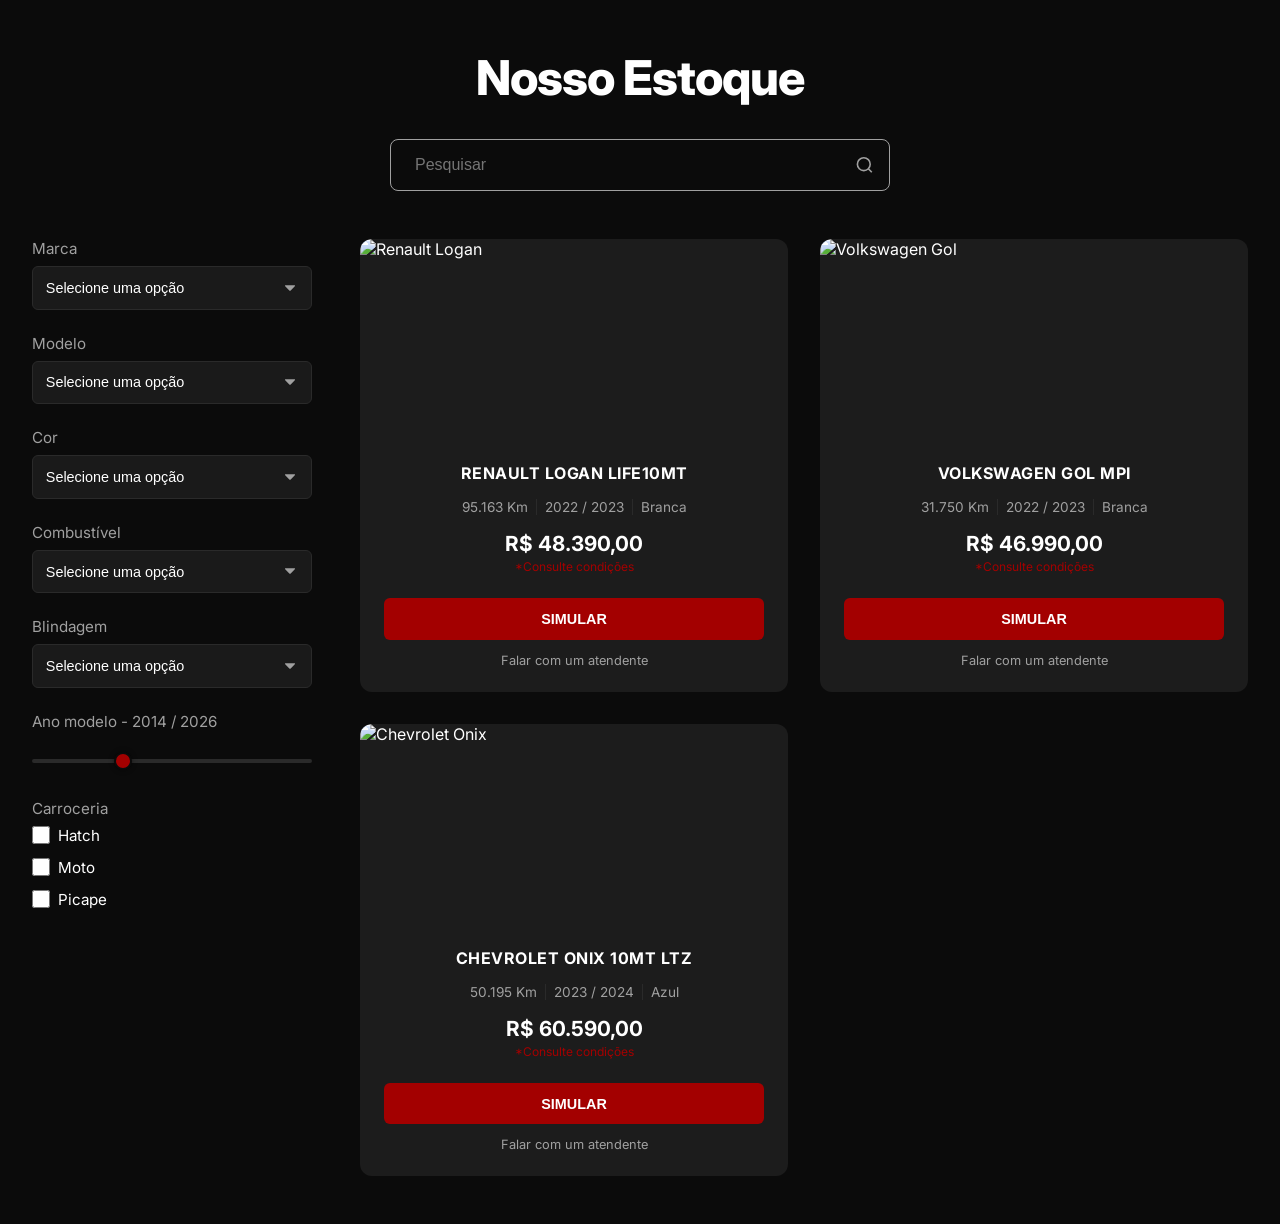
==== catalogo.html @ d54adcad "primeiro commit" ====
<!DOCTYPE html>
<html lang="pt-BR">
<head>
    <meta charset="UTF-8">
    <meta name="viewport" content="width=device-width, initial-scale=1.0">
    <title>Catálogo Lions Seminovos</title>
    <link rel="preconnect" href="https://fonts.googleapis.com">
    <link rel="preconnect" href="https://fonts.gstatic.com" crossorigin>
    <link href="https://fonts.googleapis.com/css2?family=Inter:wght@400;500;700;800&display=swap" rel="stylesheet">
    <link rel="stylesheet" href="css/catalogo.css">
</head>
<body>

    <!-- MAIN DO CATÁLOGO -->
    <main class="catalogo-section">
        <div class="catalogo-header">
            <h1>Nosso Estoque</h1>
            
            <!-- Barra de Pesquisa -->
            <div class="search-bar">
                <input type="text" placeholder="Pesquisar" aria-label="Pesquisar veículo">
                <svg viewBox="0 0 24 24" fill="none" stroke="currentColor" stroke-width="2"><circle cx="11" cy="11" r="8"></circle><line x1="21" y1="21" x2="16.65" y2="16.65"></line></svg>
            </div>
        </div>

        <div class="catalogo-container">
            
            <!-- BARRA LATERAL DE FILTROS -->
            <aside class="filtros-sidebar">
                <div class="filtro-group">
                    <label>Marca</label>
                    <select><option>Selecione uma opção</option></select>
                </div>
                <div class="filtro-group">
                    <label>Modelo</label>
                    <select><option>Selecione uma opção</option></select>
                </div>
                <div class="filtro-group">
                    <label>Cor</label>
                    <select><option>Selecione uma opção</option></select>
                </div>
                <div class="filtro-group">
                    <label>Combustível</label>
                    <select><option>Selecione uma opção</option></select>
                </div>
                <div class="filtro-group">
                    <label>Blindagem</label>
                    <select><option>Selecione uma opção</option></select>
                </div>

                <!-- Filtro de Ano (Range) -->
                <div class="filtro-group">
                    <label>Ano modelo - <span id="ano-valor">2014 / 2026</span></label>
                    <div class="range-slider">
                        <input type="range" min="2010" max="2026" value="2015" class="slider">
                    </div>
                </div>

                <!-- Filtro de Carroceria (Checkbox) -->
                <div class="filtro-group">
                    <label>Carroceria</label>
                    <div class="checkbox-group">
                        <label class="custom-checkbox"><input type="checkbox"> Hatch</label>
                        <label class="custom-checkbox"><input type="checkbox"> Moto</label>
                        <label class="custom-checkbox"><input type="checkbox"> Picape</label>
                    </div>
                </div>
            </aside>

            <!-- GRID DE CARROS -->
            <section class="estoque-grid">
                
                <!-- Card 1 -->
                <article class="car-card">
                    <div class="card-img">
                        <img src="https://images.unsplash.com/photo-1549317661-bd32c8ce0db2?q=80&w=600&auto=format&fit=crop" alt="Renault Logan">
                    </div>
                    <div class="card-content">
                        <h2>RENAULT LOGAN LIFE10MT</h2>
                        <div class="card-specs">
                            <span>95.163 Km</span>
                            <span>2022 / 2023</span>
                            <span>Branca</span>
                        </div>
                        <div class="card-price">
                            <strong>R$ 48.390,00</strong>
                            <span class="price-note">*Consulte condições</span>
                        </div>
                        <button class="btn-simular">SIMULAR</button>
                        <a href="#" class="link-atendente">Falar com um atendente</a>
                    </div>
                </article>

                <!-- Card 2 -->
                <article class="car-card">
                    <div class="card-img">
                        <img src="https://images.unsplash.com/photo-1541899481282-d53bffe3c35d?q=80&w=600&auto=format&fit=crop" alt="Volkswagen Gol">
                    </div>
                    <div class="card-content">
                        <h2>VOLKSWAGEN GOL MPI</h2>
                        <div class="card-specs">
                            <span>31.750 Km</span>
                            <span>2022 / 2023</span>
                            <span>Branca</span>
                        </div>
                        <div class="card-price">
                            <strong>R$ 46.990,00</strong>
                            <span class="price-note">*Consulte condições</span>
                        </div>
                        <button class="btn-simular">SIMULAR</button>
                        <a href="#" class="link-atendente">Falar com um atendente</a>
                    </div>
                </article>

                <!-- Card 3 -->
                <article class="car-card">
                    <div class="card-img">
                        <img src="https://images.unsplash.com/photo-1552519507-da3b142c6e3d?q=80&w=600&auto=format&fit=crop" alt="Chevrolet Onix">
                    </div>
                    <div class="card-content">
                        <h2>CHEVROLET ONIX 10MT LTZ</h2>
                        <div class="card-specs">
                            <span>50.195 Km</span>
                            <span>2023 / 2024</span>
                            <span>Azul</span>
                        </div>
                        <div class="card-price">
                            <strong>R$ 60.590,00</strong>
                            <span class="price-note">*Consulte condições</span>
                        </div>
                        <button class="btn-simular">SIMULAR</button>
                        <a href="#" class="link-atendente">Falar com um atendente</a>
                    </div>
                </article>

            </section>
        </div>
    </main>

</body>
</html>
---- css/catalogo.css ----
/* ==========================================
   VARIÁVEIS E RESET
   ========================================== */
:root {
    --bg-color: #0b0b0b;
    --card-bg: #1c1c1c;
    --text-main: #ffffff;
    --text-muted: #a0a0a0;
    --accent-red: #a30000;
    --accent-red-hover: #cc0000;
    --border-color: #2a2a2a;
    --font-family: 'Inter', sans-serif;
}

* {
    margin: 0;
    padding: 0;
    box-sizing: border-box;
}

body {
    background-color: var(--bg-color);
    color: var(--text-main);
    font-family: var(--font-family);
    -webkit-font-smoothing: antialiased;
}

/* ==========================================
   HEADER DO CATÁLOGO
   ========================================== */
.catalogo-section {
    padding: 3rem 2rem;
    max-width: 1400px;
    margin: 0 auto;
}

.catalogo-header {
    text-align: center;
    margin-bottom: 3rem;
}

.catalogo-header h1 {
    font-size: clamp(2rem, 4vw, 3rem);
    font-weight: 800;
    margin-bottom: 2rem;
    letter-spacing: -1px;
}

/* Barra de Pesquisa */
.search-bar {
    position: relative;
    max-width: 500px;
    margin: 0 auto;
}

.search-bar input {
    width: 100%;
    background-color: transparent;
    border: 1px solid var(--text-muted);
    border-radius: 8px;
    padding: 1rem 3rem 1rem 1.5rem;
    color: var(--text-main);
    font-size: 1rem;
    outline: none;
    transition: border-color 0.3s;
}

.search-bar input:focus {
    border-color: var(--text-main);
}

.search-bar svg {
    position: absolute;
    right: 1rem;
    top: 50%;
    transform: translateY(-50%);
    width: 1.2rem;
    height: 1.2rem;
    color: var(--text-muted);
}

/* ==========================================
   LAYOUT PRINCIPAL (Sidebar + Grid)
   ========================================== */
.catalogo-container {
    display: grid;
    grid-template-columns: 280px 1fr;
    gap: 3rem;
    align-items: start;
}

/* ==========================================
   SIDEBAR DE FILTROS
   ========================================== */
.filtros-sidebar {
    display: flex;
    flex-direction: column;
    gap: 1.5rem;
}

.filtro-group {
    display: flex;
    flex-direction: column;
    gap: 0.5rem;
}

.filtro-group label {
    font-size: 0.95rem;
    color: var(--text-muted);
}

/* Estilo dos Selects */
.filtro-group select {
    width: 100%;
    background-color: #1a1a1a;
    border: 1px solid var(--border-color);
    border-radius: 6px;
    padding: 0.8rem;
    color: var(--text-main);
    font-size: 0.9rem;
    outline: none;
    appearance: none;
    background-image: url("data:image/svg+xml;charset=US-ASCII,%3Csvg%20xmlns%3D%22http%3A%2F%2Fwww.w3.org%2F2000%2Fsvg%22%20width%3D%22292.4%22%20height%3D%22292.4%22%3E%3Cpath%20fill%3D%22%23a0a0a0%22%20d%3D%22M287%2069.4a17.6%2017.6%200%200%200-13-5.4H18.4c-5%200-9.3%201.8-12.9%205.4A17.6%2017.6%200%200%200%200%2082.2c0%205%201.8%209.3%205.4%2012.9l128%20127.9c3.6%203.6%207.8%205.4%2012.8%205.4s9.2-1.8%2012.8-5.4L287%2095c3.5-3.5%205.4-7.8%205.4-12.8%200-5-1.9-9.2-5.5-12.8z%22%2F%3E%3C%2Fsvg%3E");
    background-repeat: no-repeat;
    background-position: right 1rem top 50%;
    background-size: 0.65rem auto;
    cursor: pointer;
}

/* Range Slider (Ano) */
.range-slider {
    padding: 0.5rem 0;
}

.slider {
    width: 100%;
    -webkit-appearance: none;
    appearance: none;
    height: 4px;
    background: var(--border-color);
    border-radius: 5px;
    outline: none;
}

.slider::-webkit-slider-thumb {
    -webkit-appearance: none;
    appearance: none;
    width: 18px;
    height: 18px;
    border-radius: 50%;
    background: var(--accent-red);
    border: 2px solid var(--bg-color);
    cursor: pointer;
    box-shadow: 0 0 5px rgba(0,0,0,0.5);
}

/* Checkboxes */
.checkbox-group {
    display: flex;
    flex-direction: column;
    gap: 0.8rem;
}

.custom-checkbox {
    display: flex;
    align-items: center;
    gap: 0.5rem;
    color: var(--text-main) !important;
    cursor: pointer;
}

.custom-checkbox input {
    width: 18px;
    height: 18px;
    accent-color: var(--accent-red);
    cursor: pointer;
}

/* ==========================================
   GRID DE CARROS
   ========================================== */
.estoque-grid {
    display: grid;
    grid-template-columns: repeat(auto-fill, minmax(300px, 1fr));
    gap: 2rem;
}

/* Card do Carro */
.car-card {
    background-color: var(--card-bg);
    border-radius: 12px;
    overflow: hidden;
    transition: transform 0.3s ease, box-shadow 0.3s ease;
    display: flex;
    flex-direction: column;
}

.car-card:hover {
    transform: translateY(-5px);
    box-shadow: 0 10px 20px rgba(0,0,0,0.5);
}

.card-img {
    width: 100%;
    height: 200px;
    overflow: hidden;
}

.card-img img {
    width: 100%;
    height: 100%;
    object-fit: cover;
    transition: transform 0.5s ease;
}

.car-card:hover .card-img img {
    transform: scale(1.05);
}

.card-content {
    padding: 1.5rem;
    display: flex;
    flex-direction: column;
    align-items: center;
    text-align: center;
    flex-grow: 1;
}

.card-content h2 {
    font-size: 1rem;
    font-weight: 700;
    margin-bottom: 1rem;
    letter-spacing: 0.5px;
}

/* Especificações (Km | Ano | Cor) */
.card-specs {
    display: flex;
    align-items: center;
    justify-content: center;
    font-size: 0.85rem;
    color: var(--text-muted);
    margin-bottom: 1rem;
}

.card-specs span {
    padding: 0 0.5rem;
    border-right: 1px solid var(--border-color);
}

.card-specs span:last-child {
    border-right: none;
}

/* Preço */
.card-price {
    margin-bottom: 1.5rem;
    display: flex;
    flex-direction: column;
    gap: 0.2rem;
}

.card-price strong {
    font-size: 1.3rem;
    color: var(--text-main);
}

.price-note {
    font-size: 0.75rem;
    color: var(--accent-red);
}

/* Botão Simular */
.btn-simular {
    width: 100%;
    background-color: var(--accent-red);
    color: white;
    border: none;
    padding: 0.8rem;
    border-radius: 6px;
    font-weight: 700;
    font-size: 0.9rem;
    cursor: pointer;
    transition: background-color 0.3s;
    margin-bottom: 0.8rem;
}

.btn-simular:hover {
    background-color: var(--accent-red-hover);
}

.link-atendente {
    font-size: 0.8rem;
    color: var(--text-muted);
    text-decoration: none;
    transition: color 0.3s;
}

.link-atendente:hover {
    color: var(--text-main);
}

/* ==========================================
   RESPONSIVIDADE (Mobile e Tablet)
   ========================================== */
@media (max-width: 900px) {
    .catalogo-container {
        grid-template-columns: 1fr; /* Filtros vão para cima */
    }
    
    .filtros-sidebar {
        display: grid;
        grid-template-columns: 1fr 1fr;
        gap: 1rem;
    }
}

@media (max-width: 600px) {
    .catalogo-section {
        padding: 2rem 1rem;
    }

    .filtros-sidebar {
        grid-template-columns: 1fr;
    }

    .estoque-grid {
        grid-template-columns: 1fr;
    }
}
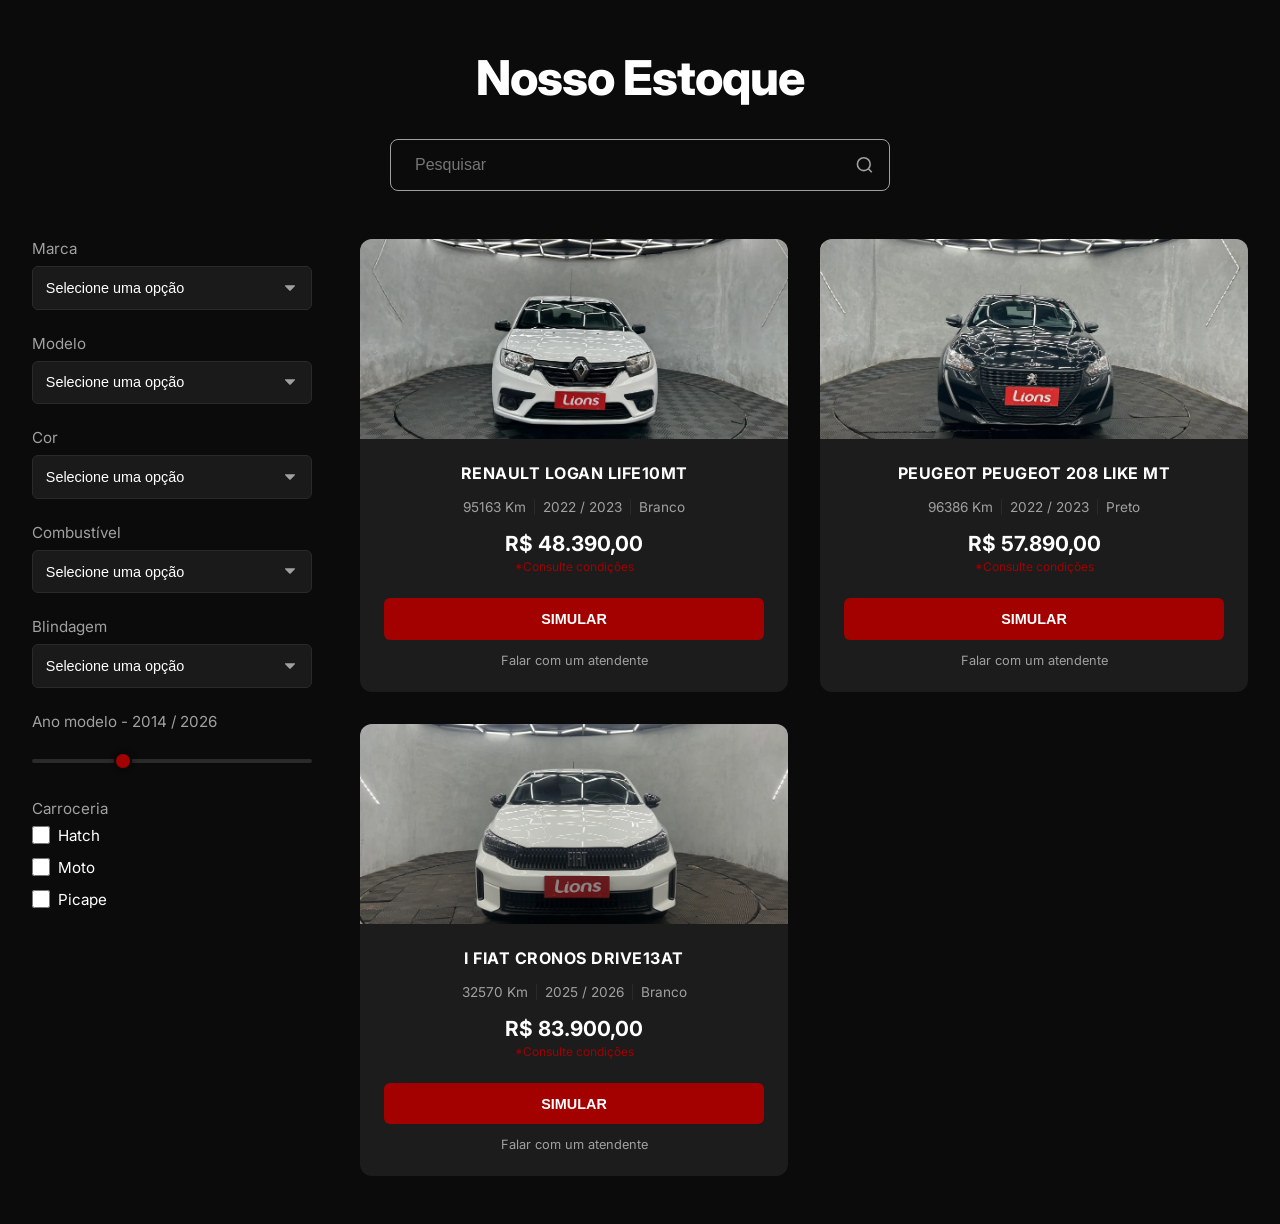
==== commit 5abe5b32: "carros" ====
--- a/catalogo.html
+++ b/catalogo.html
@@ -73,14 +73,14 @@
                 <!-- Card 1 -->
                 <article class="car-card">
                     <div class="card-img">
-                        <img src="https://images.unsplash.com/photo-1549317661-bd32c8ce0db2?q=80&w=600&auto=format&fit=crop" alt="Renault Logan">
+                        <img src="assets/images/car01.png" alt="Renault Logan">
                     </div>
                     <div class="card-content">
                         <h2>RENAULT LOGAN LIFE10MT</h2>
                         <div class="card-specs">
-                            <span>95.163 Km</span>
+                            <span>95163 Km</span>
                             <span>2022 / 2023</span>
-                            <span>Branca</span>
+                            <span>Branco</span>
                         </div>
                         <div class="card-price">
                             <strong>R$ 48.390,00</strong>
@@ -94,17 +94,17 @@
                 <!-- Card 2 -->
                 <article class="car-card">
                     <div class="card-img">
-                        <img src="https://images.unsplash.com/photo-1541899481282-d53bffe3c35d?q=80&w=600&auto=format&fit=crop" alt="Volkswagen Gol">
+                        <img src="assets/images/car02.png" alt="Peugeot 208">
                     </div>
                     <div class="card-content">
-                        <h2>VOLKSWAGEN GOL MPI</h2>
+                        <h2>PEUGEOT PEUGEOT 208 LIKE MT</h2>
                         <div class="card-specs">
-                            <span>31.750 Km</span>
+                            <span>96386 Km</span>
                             <span>2022 / 2023</span>
-                            <span>Branca</span>
+                            <span>Preto</span>
                         </div>
                         <div class="card-price">
-                            <strong>R$ 46.990,00</strong>
+                            <strong>R$ 57.890,00</strong>
                             <span class="price-note">*Consulte condições</span>
                         </div>
                         <button class="btn-simular">SIMULAR</button>
@@ -115,17 +115,17 @@
                 <!-- Card 3 -->
                 <article class="car-card">
                     <div class="card-img">
-                        <img src="https://images.unsplash.com/photo-1552519507-da3b142c6e3d?q=80&w=600&auto=format&fit=crop" alt="Chevrolet Onix">
+                        <img src="assets/images/car04.png" alt="Fiat Cronos">
                     </div>
                     <div class="card-content">
-                        <h2>CHEVROLET ONIX 10MT LTZ</h2>
+                        <h2>I FIAT CRONOS DRIVE13AT </h2>
                         <div class="card-specs">
-                            <span>50.195 Km</span>
-                            <span>2023 / 2024</span>
-                            <span>Azul</span>
+                            <span>32570  Km</span>
+                            <span>2025 / 2026</span>
+                            <span>Branco</span>
                         </div>
                         <div class="card-price">
-                            <strong>R$ 60.590,00</strong>
+                            <strong>R$ 83.900,00</strong>
                             <span class="price-note">*Consulte condições</span>
                         </div>
                         <button class="btn-simular">SIMULAR</button>
